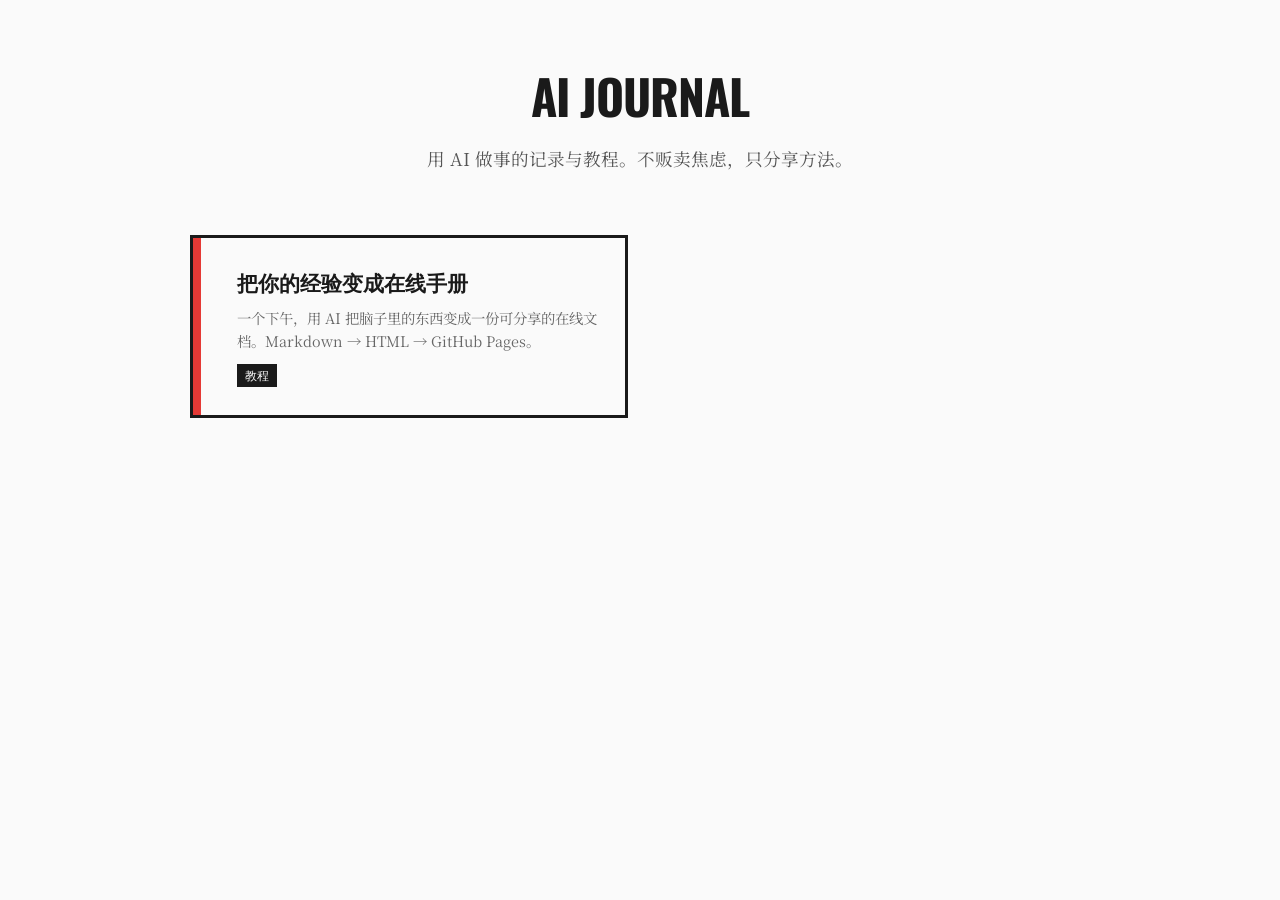
==== index.html @ 52bf88a1 "初始发布：把你的经验变成在线手册" ====
<!DOCTYPE html>
<html lang="zh-CN">
<head>
  <meta charset="UTF-8">
  <meta name="viewport" content="width=device-width, initial-scale=1.0">
  <title>AI Journal</title>
  <link rel="preconnect" href="https://fonts.googleapis.com">
  <link rel="preconnect" href="https://fonts.gstatic.com" crossorigin>
  <link href="https://fonts.googleapis.com/css2?family=Oswald:wght@400;600;700&family=Noto+Serif+SC:wght@400;600;700&display=swap" rel="stylesheet">
  <style>
    :root {
      --red: #E53935;
      --blue: #1565C0;
      --yellow: #FDD835;
      --black: #1A1A1A;
      --white: #FAFAFA;
    }
    * { box-sizing: border-box; margin: 0; padding: 0; }
    body {
      font-family: 'Noto Serif SC', serif;
      background: var(--white);
      color: var(--black);
      min-height: 100vh;
      display: flex;
      flex-direction: column;
      align-items: center;
      padding: 60px 24px;
    }
    .header {
      text-align: center;
      margin-bottom: 60px;
    }
    .header h1 {
      font-family: 'Oswald', sans-serif;
      font-size: 3rem;
      font-weight: 700;
      letter-spacing: -1px;
      margin-bottom: 12px;
    }
    .header p {
      font-size: 1.1rem;
      color: #555;
      max-width: 500px;
      line-height: 1.8;
    }
    .grid {
      display: grid;
      grid-template-columns: repeat(auto-fill, minmax(320px, 1fr));
      gap: 24px;
      width: 100%;
      max-width: 900px;
    }
    .card {
      border: 3px solid var(--black);
      padding: 28px;
      position: relative;
      text-decoration: none;
      color: inherit;
      transition: transform 0.2s, box-shadow 0.2s;
    }
    .card:hover {
      transform: translateY(-4px);
      box-shadow: 6px 6px 0 var(--black);
    }
    .card::before {
      content: '';
      position: absolute;
      top: 0; left: 0;
      width: 8px; height: 100%;
    }
    .card.red::before { background: var(--red); }
    .card.blue::before { background: var(--blue); }
    .card.yellow::before { background: var(--yellow); }
    .card h2 {
      font-family: 'Oswald', sans-serif;
      font-size: 1.3rem;
      margin-bottom: 8px;
      padding-left: 16px;
    }
    .card p {
      font-size: 0.9rem;
      color: #666;
      line-height: 1.6;
      padding-left: 16px;
    }
    .card .tag {
      display: inline-block;
      font-size: 0.75rem;
      padding: 2px 8px;
      background: var(--black);
      color: var(--white);
      font-family: 'Oswald', sans-serif;
      margin-left: 16px;
      margin-top: 12px;
    }
    @media (max-width: 480px) {
      .header h1 { font-size: 2rem; }
      .grid { grid-template-columns: 1fr; }
      body { padding: 40px 16px; }
    }
  </style>
</head>
<body>
  <div class="header">
    <h1>AI JOURNAL</h1>
    <p>用 AI 做事的记录与教程。不贩卖焦虑，只分享方法。</p>
  </div>
  <div class="grid">
    <a href="experience-to-manual/" class="card red">
      <h2>把你的经验变成在线手册</h2>
      <p>一个下午，用 AI 把脑子里的东西变成一份可分享的在线文档。Markdown → HTML → GitHub Pages。</p>
      <span class="tag">教程</span>
    </a>
    <!-- 后续教程在这里添加更多 card -->
  </div>
</body>
</html>
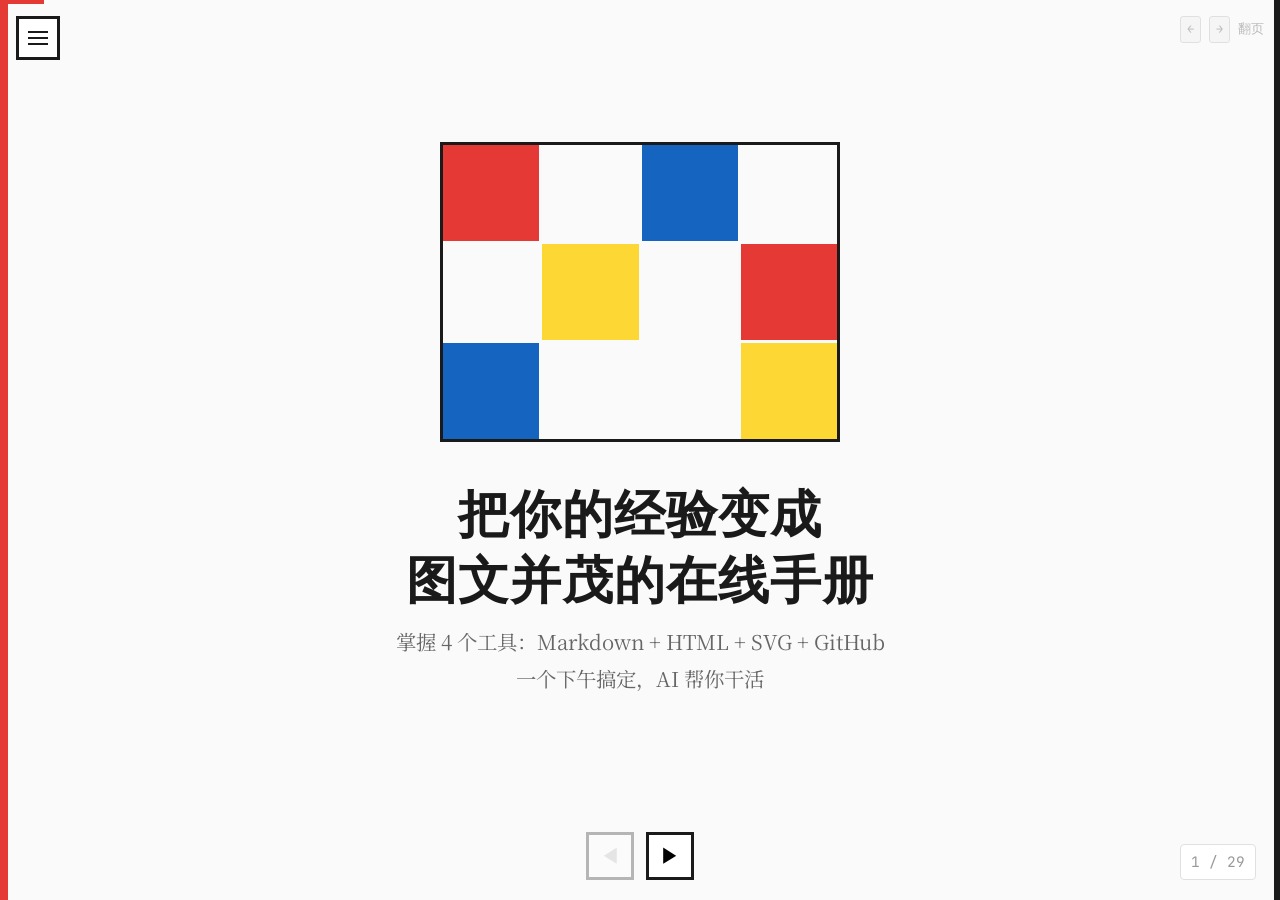
==== commit dab029b2: "refactor: 移除导览页，直接展示核心教程，并更新文案为‘把你的经验变成图文并茂的在线手册’" ====
--- a/index.html
+++ b/index.html
@@ -3,115 +3,949 @@
 <head>
   <meta charset="UTF-8">
   <meta name="viewport" content="width=device-width, initial-scale=1.0">
-  <title>AI Journal</title>
+  <title>把你的经验变成图文并茂的在线手册</title>
   <link rel="preconnect" href="https://fonts.googleapis.com">
   <link rel="preconnect" href="https://fonts.gstatic.com" crossorigin>
-  <link href="https://fonts.googleapis.com/css2?family=Oswald:wght@400;600;700&family=Noto+Serif+SC:wght@400;600;700&display=swap" rel="stylesheet">
-  <style>
-    :root {
-      --red: #E53935;
-      --blue: #1565C0;
-      --yellow: #FDD835;
-      --black: #1A1A1A;
-      --white: #FAFAFA;
-    }
-    * { box-sizing: border-box; margin: 0; padding: 0; }
-    body {
-      font-family: 'Noto Serif SC', serif;
-      background: var(--white);
-      color: var(--black);
-      min-height: 100vh;
-      display: flex;
-      flex-direction: column;
-      align-items: center;
-      padding: 60px 24px;
-    }
-    .header {
-      text-align: center;
-      margin-bottom: 60px;
-    }
-    .header h1 {
-      font-family: 'Oswald', sans-serif;
-      font-size: 3rem;
-      font-weight: 700;
-      letter-spacing: -1px;
-      margin-bottom: 12px;
-    }
-    .header p {
-      font-size: 1.1rem;
-      color: #555;
-      max-width: 500px;
-      line-height: 1.8;
-    }
-    .grid {
-      display: grid;
-      grid-template-columns: repeat(auto-fill, minmax(320px, 1fr));
-      gap: 24px;
-      width: 100%;
-      max-width: 900px;
-    }
-    .card {
-      border: 3px solid var(--black);
-      padding: 28px;
-      position: relative;
-      text-decoration: none;
-      color: inherit;
-      transition: transform 0.2s, box-shadow 0.2s;
-    }
-    .card:hover {
-      transform: translateY(-4px);
-      box-shadow: 6px 6px 0 var(--black);
-    }
-    .card::before {
-      content: '';
-      position: absolute;
-      top: 0; left: 0;
-      width: 8px; height: 100%;
-    }
-    .card.red::before { background: var(--red); }
-    .card.blue::before { background: var(--blue); }
-    .card.yellow::before { background: var(--yellow); }
-    .card h2 {
-      font-family: 'Oswald', sans-serif;
-      font-size: 1.3rem;
-      margin-bottom: 8px;
-      padding-left: 16px;
-    }
-    .card p {
-      font-size: 0.9rem;
-      color: #666;
-      line-height: 1.6;
-      padding-left: 16px;
-    }
-    .card .tag {
-      display: inline-block;
-      font-size: 0.75rem;
-      padding: 2px 8px;
-      background: var(--black);
-      color: var(--white);
-      font-family: 'Oswald', sans-serif;
-      margin-left: 16px;
-      margin-top: 12px;
-    }
-    @media (max-width: 480px) {
-      .header h1 { font-size: 2rem; }
-      .grid { grid-template-columns: 1fr; }
-      body { padding: 40px 16px; }
-    }
-  </style>
+  <link href="https://fonts.googleapis.com/css2?family=JetBrains+Mono:wght@400;600&family=Noto+Serif+SC:wght@400;600;700&family=Oswald:wght@400;600;700&display=swap" rel="stylesheet">
+  <link rel="stylesheet" href="css/style.css">
 </head>
 <body>
-  <div class="header">
-    <h1>AI JOURNAL</h1>
-    <p>用 AI 做事的记录与教程。不贩卖焦虑，只分享方法。</p>
-  </div>
-  <div class="grid">
-    <a href="experience-to-manual/" class="card red">
-      <h2>把你的经验变成在线手册</h2>
-      <p>一个下午，用 AI 把脑子里的东西变成一份可分享的在线文档。Markdown → HTML → GitHub Pages。</p>
-      <span class="tag">教程</span>
-    </a>
-    <!-- 后续教程在这里添加更多 card -->
-  </div>
+
+<!-- Progress Bar -->
+<div class="progress-bar" style="width: 0%"></div>
+
+<!-- Page Counter -->
+<div class="page-counter">1 / 29</div>
+
+<!-- Keyboard Hint -->
+<div class="keyboard-hint"><kbd>←</kbd> <kbd>→</kbd> 翻页</div>
+
+<!-- Touch Hint -->
+
+
+<!-- TOC Toggle -->
+<button class="toc-toggle" aria-label="目录">
+  <span></span><span></span><span></span>
+</button>
+
+<!-- TOC Overlay -->
+<div class="toc-overlay"></div>
+
+<!-- TOC Panel -->
+<nav class="toc-panel">
+  <h3>目录导航</h3>
+  <ul class="toc-list">
+    <li><a href="#" data-page="0">封面</a></li>
+    <li><a href="#" data-page="1">这本教程在做什么 <span class="toc-tag cognitive">认知</span></a></li>
+    <li><a href="#" data-page="2">厨子的菜谱 <span class="toc-tag cognitive">认知</span></a></li>
+    <li><a href="#" data-page="3">四把钥匙 <span class="toc-tag cognitive">认知</span></a></li>
+    <li><a href="#" data-page="4">GitHub 与 Skill <span class="toc-tag cognitive">认知</span></a></li>
+    <li><a href="#" data-page="5">为什么是 Markdown <span class="toc-tag cognitive">认知</span></a></li>
+    <li><a href="#" data-page="6">Markdown:审视的工具 <span class="toc-tag cognitive">认知</span></a></li>
+    <li><a href="#" data-page="7">Markdown 源码 vs 渲染 <span class="toc-tag cognitive">认知</span></a></li>
+    <li><a href="#" data-page="8">动手:第一份 Markdown <span class="toc-tag practice">操作</span></a></li>
+    <li><a href="#" data-page="9">Markdown 进阶结构 <span class="toc-tag practice">操作</span></a></li>
+    <li><a href="#" data-page="10">递进:纯文字不够了 <span class="toc-tag cognitive">认知</span></a></li>
+    <li><a href="#" data-page="11">HTML:给内容穿衣服 <span class="toc-tag cognitive">认知</span></a></li>
+    <li><a href="#" data-page="12">你不需要学 HTML <span class="toc-tag cognitive">认知</span></a></li>
+    <li><a href="#" data-page="13">动手:第一个 HTML 页面 <span class="toc-tag practice">操作</span></a></li>
+    <li><a href="#" data-page="14">SVG:你的免费画笔 <span class="toc-tag cognitive">认知</span></a></li>
+    <li><a href="#" data-page="15">动手:画一个 SVG 图标 <span class="toc-tag practice">操作</span></a></li>
+    <li><a href="#" data-page="16">GitHub:为什么需要它 <span class="toc-tag cognitive">认知</span></a></li>
+    <li><a href="#" data-page="17">GitHub:注册与建仓 <span class="toc-tag practice">操作</span></a></li>
+    <li><a href="#" data-page="18">GitHub:上传与发布 <span class="toc-tag practice">操作</span></a></li>
+    <li><a href="#" data-page="19">GitHub:弹药库 <span class="toc-tag cognitive">认知</span></a></li>
+    <li><a href="#" data-page="20">GitHub:版本管理 <span class="toc-tag cognitive">认知</span></a></li>
+    <li><a href="#" data-page="21">GitHub:绿点日历 <span class="toc-tag cognitive">认知</span></a></li>
+    <li><a href="#" data-page="22">Skill:请专家帮你改稿 <span class="toc-tag cognitive">认知</span></a></li>
+    <li><a href="#" data-page="23">动手:安装第一个 Skill <span class="toc-tag practice">操作</span></a></li>
+    <li><a href="#" data-page="24">串联:完整工作流 <span class="toc-tag cognitive">认知</span></a></li>
+    <li><a href="#" data-page="25">先发布,再迭代 <span class="toc-tag cognitive">认知</span></a></li>
+    <li><a href="#" data-page="26">实战:从零到发布 <span class="toc-tag practice">操作</span></a></li>
+    <li><a href="#" data-page="27">下一步去哪 <span class="toc-tag cognitive">认知</span></a></li>
+    <li><a href="#" data-page="28">尾声:闭环 <span class="toc-tag cognitive">认知</span></a></li>
+  </ul>
+</nav>
+
+<!-- Navigation Buttons -->
+<div class="nav-buttons">
+  <button class="nav-btn prev" aria-label="上一页">◀</button>
+  <button class="nav-btn next" aria-label="下一页">▶</button>
+</div>
+
+<!-- ============================== PAGES ============================== -->
+<div class="pages-container">
+
+<!-- ===== PAGE 0: 封面 ===== -->
+<section class="page cover-page active" data-page="0">
+  <div class="page-inner">
+    <div class="cover-grid">
+      <div class="red"></div><div></div><div class="blue"></div><div></div>
+      <div></div><div class="yellow"></div><div></div><div class="red"></div>
+      <div class="blue"></div><div></div><div></div><div class="yellow"></div>
+    </div>
+    <h1 class="cover-title">把你的经验变成<br>图文并茂的在线手册</h1>
+    <p class="cover-subtitle">掌握 4 个工具：Markdown + HTML + SVG + GitHub<br>一个下午搞定，AI 帮你干活</p>
+
+    <div class="swipe-hint-mobile">
+      <svg viewBox="0 0 280 120" xmlns="http://www.w3.org/2000/svg" style="width:220px;height:auto;display:block;margin:0 auto 12px;">
+        <!-- Hand icon -->
+        <g class="swipe-hand">
+          <path d="M140,85 C140,85 135,70 135,60 C135,55 138,52 141,52 C144,52 146,54 146,57 L146,45 C146,42 148,39 151,39 C154,39 156,42 156,45 L156,42 C156,39 158,36 161,36 C164,36 166,39 166,42 L166,45 C166,42 168,39 171,39 C174,39 176,42 176,45 L176,70 C176,82 165,92 155,92 L148,92 C140,92 135,88 135,85 Z" fill="#333" opacity="0.8"/>
+          <!-- Finger -->
+          <rect x="128" y="55" width="12" height="30" rx="6" fill="#333" opacity="0.8"/>
+        </g>
+        <!-- Arrow left -->
+        <path d="M50,65 L75,65" stroke="#999" stroke-width="2" stroke-dasharray="4,3" marker-end="url(#arrowL)"/>
+        <text x="50" y="90" font-family="Noto Serif SC" font-size="11" fill="#999" text-anchor="middle">上一页</text>
+        <!-- Arrow right -->
+        <path d="M205,65 L230,65" stroke="#999" stroke-width="2" stroke-dasharray="4,3" marker-end="url(#arrowR)"/>
+        <text x="230" y="90" font-family="Noto Serif SC" font-size="11" fill="#999" text-anchor="end">下一页</text>
+        <!-- Arrow markers -->
+        <defs>
+          <marker id="arrowL" markerWidth="6" markerHeight="6" refX="0" refY="3" orient="auto"><path d="M6,0 L0,3 L6,6" fill="none" stroke="#999" stroke-width="1.5"/></marker>
+          <marker id="arrowR" markerWidth="6" markerHeight="6" refX="6" refY="3" orient="auto"><path d="M0,0 L6,3 L0,6" fill="none" stroke="#999" stroke-width="1.5"/></marker>
+        </defs>
+      </svg>
+      <p style="font-size:0.8rem;color:#999;text-align:center;margin:0;">左右滑动翻页</p>
+    </div>
+  </div>
+</section>
+
+<!-- ===== PAGE 1: 这本教程在做什么 (1a) ===== -->
+<section class="page" data-page="1">
+  <div class="page-inner">
+    <div class="section-header">
+      <span class="mondrian-accent"></span>
+      <h1>这本教程在做什么</h1>
+    </div>
+    <p>你正在看的这个页面--翻页式、有配图、手机上也能看--就是用这套方法做出来的。</p>
+    <p>没有设计师参与,没有手写一行代码,没有花钱买服务器。</p>
+    <div class="content-card">
+      <p><strong>它本身就是效果证明。</strong></p>
+      <p>接下来我要分享的,就是做出它的全套方法。如果你有一些经验想整理成手册、教程、指南--不管是给团队用的SOP还是给客户看的入门说明--这套组合拳可能对你有帮助。</p>
+    </div>
+  </div>
+</section>
+
+<!-- ===== PAGE 2: 厨子的菜谱 (1b) ===== -->
+<section class="page" data-page="2">
+  <div class="page-inner">
+    <div class="section-header">
+      <span class="mondrian-accent"></span>
+      <h1>厨子的菜谱</h1>
+    </div>
+    <div class="metaphor-box">
+      想象你是个厨子。你做了十年菜,肚子里全是经验。但经验存在脑子里,别人看不到也用不了。这套方法就是教你掌握 4 个基础工具，帮你把"肚子里的菜谱"变成一本图文并茂、人人都能访问的在线手册。
+    </div>
+    <p class="text-muted">前提:你已经在用某种 AI agent 工具(WorkBuddy、ColaOS、Codex、Trae等皆可),并且网络环境顺畅。</p>
+    <div class="diagram-container">
+      <svg viewBox="0 0 480 140" xmlns="http://www.w3.org/2000/svg">
+        <!-- Box 1: 脑子里的经验 -->
+        <rect x="20" y="35" width="120" height="70" fill="#E53935" stroke="#1A1A1A" stroke-width="3"/>
+        <text x="80" y="65" text-anchor="middle" font-family="Noto Serif SC" font-size="13" fill="#fff">脑子里的</text>
+        <text x="80" y="85" text-anchor="middle" font-family="Noto Serif SC" font-size="13" fill="#fff">经验</text>
+        <!-- Arrow 1 -->
+        <line x1="140" y1="70" x2="180" y2="70" stroke="#1A1A1A" stroke-width="3" marker-end="url(#arrowM)"/>
+        <!-- Box 2: 整理 -->
+        <rect x="180" y="35" width="120" height="70" fill="#FDD835" stroke="#1A1A1A" stroke-width="3"/>
+        <text x="240" y="65" text-anchor="middle" font-family="Noto Serif SC" font-size="13" fill="#1A1A1A">AI 帮你</text>
+        <text x="240" y="85" text-anchor="middle" font-family="Noto Serif SC" font-size="13" fill="#1A1A1A">整理</text>
+        <!-- Arrow 2 -->
+        <line x1="300" y1="70" x2="340" y2="70" stroke="#1A1A1A" stroke-width="3" marker-end="url(#arrowM)"/>
+        <!-- Box 3: 在线手册 -->
+        <rect x="340" y="35" width="120" height="70" fill="#1565C0" stroke="#1A1A1A" stroke-width="3"/>
+        <text x="400" y="65" text-anchor="middle" font-family="Noto Serif SC" font-size="13" fill="#fff">在线手册</text>
+        <text x="400" y="85" text-anchor="middle" font-family="Oswald" font-size="11" fill="#fff">anyone can read</text>
+        <!-- Arrow marker -->
+        <defs>
+          <marker id="arrowM" markerWidth="8" markerHeight="8" refX="7" refY="4" orient="auto">
+            <path d="M0,0 L8,4 L0,8 Z" fill="#1A1A1A"/>
+          </marker>
+        </defs>
+      </svg>
+    </div>
+  </div>
+</section>
+
+<!-- ===== PAGE 3: 四把钥匙 (2a) ===== -->
+<section class="page" data-page="3">
+  <div class="page-inner">
+    <div class="section-header blue-accent">
+      <span class="mondrian-accent blue"></span>
+      <h1>四把钥匙</h1>
+    </div>
+    <p>整件事情只用四样东西。每一样我都会讲<em>为什么需要它</em>--不只是"怎么用"。</p>
+    <div class="content-card">
+      <h3 style="color:#E53935;">🔑 Markdown</h3>
+      <p>一种极简的文本标记方式。用 # 表示标题、用 - 表示列表。它让你能<strong>审视结构</strong>--不是写内容,而是看骨架。</p>
+    </div>
+    <div class="content-card blue-corner">
+      <h3 style="color:#1565C0;">🔑 HTML + SVG</h3>
+      <p>把纯文字变成有排版、有配图的漂亮页面。你不需要写它--AI 帮你写。你负责<strong>验收效果</strong>。</p>
+    </div>
+    <p>它们是一条自然的递进链--每一环解决前一环留下的问题。</p>
+  </div>
+</section>
+
+<!-- ===== PAGE 4: 四把钥匙(续) (2b) ===== -->
+<section class="page" data-page="4">
+  <div class="page-inner">
+    <div class="section-header blue-accent">
+      <span class="mondrian-accent blue"></span>
+      <h1>GitHub 与 Skill</h1>
+    </div>
+    <div class="content-card">
+      <h3 style="color:#FDD835; text-shadow:0 0 1px #333;">🔑 GitHub</h3>
+      <p>免费的"文件仓库+展示橱窗"。把你的页面发布成一个真实网址,全球任何人都能访问。还自带版本管理。</p>
+    </div>
+    <div class="content-card red-corner">
+      <h3>🔑 Skill</h3>
+      <p>AI 的"专家外挂"。装上之后,AI 就像多了一个专业审稿人帮你把关质量。</p>
+    </div>
+    <div class="diagram-container">
+      <svg viewBox="0 0 480 100" xmlns="http://www.w3.org/2000/svg">
+        <rect x="10" y="15" width="100" height="70" fill="#E53935" stroke="#1A1A1A" stroke-width="3"/>
+        <text x="60" y="45" text-anchor="middle" font-family="Oswald" font-size="14" fill="#fff">Markdown</text>
+        <text x="60" y="65" text-anchor="middle" font-family="Noto Serif SC" font-size="10" fill="#fff">组织内容</text>
+        <rect x="130" y="15" width="100" height="70" fill="#1565C0" stroke="#1A1A1A" stroke-width="3"/>
+        <text x="180" y="45" text-anchor="middle" font-family="Oswald" font-size="14" fill="#fff">HTML</text>
+        <text x="180" y="65" text-anchor="middle" font-family="Noto Serif SC" font-size="10" fill="#fff">呈现内容</text>
+        <rect x="250" y="15" width="100" height="70" fill="#FDD835" stroke="#1A1A1A" stroke-width="3"/>
+        <text x="300" y="45" text-anchor="middle" font-family="Oswald" font-size="14" fill="#1A1A1A">GitHub</text>
+        <text x="300" y="65" text-anchor="middle" font-family="Noto Serif SC" font-size="10" fill="#1A1A1A">发布内容</text>
+        <rect x="370" y="15" width="100" height="70" fill="#1A1A1A" stroke="#1A1A1A" stroke-width="3"/>
+        <text x="420" y="45" text-anchor="middle" font-family="Oswald" font-size="14" fill="#fff">Skill</text>
+        <text x="420" y="65" text-anchor="middle" font-family="Noto Serif SC" font-size="10" fill="#fff">提升质量</text>
+        <line x1="110" y1="50" x2="130" y2="50" stroke="#1A1A1A" stroke-width="2" marker-end="url(#arrowM)"/>
+        <line x1="230" y1="50" x2="250" y2="50" stroke="#1A1A1A" stroke-width="2" marker-end="url(#arrowM)"/>
+        <line x1="350" y1="50" x2="370" y2="50" stroke="#1A1A1A" stroke-width="2" marker-end="url(#arrowM)"/>
+      </svg>
+    </div>
+    <p>别急,我们一个一个来。</p>
+  </div>
+</section>
+
+<!-- ===== PAGE 5: 为什么是 Markdown ===== -->
+<section class="page" data-page="5">
+  <div class="page-inner">
+    <div class="section-header">
+      <span class="mondrian-accent"></span>
+      <h1>为什么是 Markdown</h1>
+    </div>
+    <p>你和 AI 对话的时候,是不是经常这样:</p>
+    <div class="quote-block">
+      "帮我写一个关于XX的教程,要包含入门、进阶、常见问题......"<br>
+      AI 哗啦啦回了2000字。你看了一眼,觉得"挺好的"--但哪里好?结构对不对?漏没漏东西?说不清。
+    </div>
+    <p>问题出在哪?<strong>纯文字是一坨面糊。</strong>你很难一眼看出它的骨架。</p>
+    <div class="metaphor-box">
+      Markdown 就像菜单的草稿纸。当你在纸上写"凉菜""热菜""汤品"的时候,你不是在写菜谱--你是在<em>审视结构</em>。三个大类对不对?顺序合不合理?有没有漏掉甜品?
+    </div>
+    <p>所以 Markdown 的核心价值不只是"给 AI 看的输入格式",更是<strong>你审视 AI 输出的工具</strong>。</p>
+    <p>当 AI 回复你的时候,如果它用 Markdown 格式--有 # 标题、有 - 列表、有层级--你一扫就知道:结构对不对、深度够不够、有没有跑题。</p>
+  </div>
+</section>
+
+<!-- ===== PAGE 6: Markdown 审视的工具 (4a) ===== -->
+<section class="page" data-page="6">
+  <div class="page-inner">
+    <div class="section-header">
+      <span class="mondrian-accent"></span>
+      <h1>Markdown:审视的工具</h1>
+    </div>
+    <p>来看一个对比。同样一段内容,两种写法:</p>
+    <div class="content-card no-corner">
+      <h3>❌ 纯文字版</h3>
+      <p class="text-small">客户入职流程分为三个阶段,首先需要签订合同,签完后进入账号创建阶段,我们会在一个工作日内完成,然后进入培训阶段,通常安排在第一周内,培训内容包括系统操作和常见问题处理......</p>
+    </div>
+    <div class="content-card blue-corner">
+      <h3>✓ Markdown 源码</h3>
+      <p class="text-small" style="font-family: var(--font-mono); white-space: pre-line"># 客户入职流程
+
+## 1. 签约阶段
+- 签订合同
+- 确认付款
+
+## 2. 账号创建(1个工作日)
+- 创建系统账号
+- 发送欢迎邮件
+
+## 3. 培训(第一周内)
+- 系统操作培训
+- 常见问题处理</p>
+    </div>
+    <p>同样的信息,源码让你<em>一眼审视结构</em>。这就是"审视"--<strong>Markdown 让结构显性化。</strong></p>
+  </div>
+</section>
+
+<!-- ===== PAGE 7: Markdown 源码 vs 渲染效果 (4b) ===== -->
+<section class="page" data-page="7">
+  <div class="page-inner">
+    <div class="section-header">
+      <span class="mondrian-accent"></span>
+      <h1>Markdown 源码 vs 渲染效果</h1>
+    </div>
+    <p>上一页是源码视角,现在看渲染后的样子:</p>
+    <div class="content-card" style="background:#f8f9fa;border-left:4px solid #4CAF50;">
+      <h3>✓ 渲染后的效果</h3>
+      <h2 style="font-family:var(--font-heading);font-size:1.2rem;margin:0.3rem 0;">客户入职流程</h2>
+      <h3 style="font-size:0.95rem;margin:0.5rem 0 0.2rem;color:#1565C0;">1. 签约阶段</h3>
+      <ul style="margin:0 0 0.5rem 1.2rem;font-size:0.85rem;"><li>签订合同</li><li>确认付款</li></ul>
+      <h3 style="font-size:0.95rem;margin:0.5rem 0 0.2rem;color:#1565C0;">2. 账号创建(1个工作日)</h3>
+      <ul style="margin:0 0 0.5rem 1.2rem;font-size:0.85rem;"><li>创建系统账号</li><li>发送欢迎邮件</li></ul>
+      <h3 style="font-size:0.95rem;margin:0.5rem 0 0.2rem;color:#1565C0;">3. 培训(第一周内)</h3>
+      <ul style="margin:0 0 0 1.2rem;font-size:0.85rem;"><li>系统操作培训</li><li>常见问题处理</li></ul>
+    </div>
+    <p>源码让你<em>审视结构</em>,渲染后让<em>读者舒服阅读</em>。两种视角,两种价值。</p>
+    <p>接下来动手试试——让 AI 帮你产出 Markdown,你来审视它。</p>
+  </div>
+</section>
+
+<!-- ===== PAGE 8: 动手 第一份 Markdown ===== -->
+<section class="page" data-page="8">
+  <div class="page-inner">
+    <div class="section-header green-accent">
+      <span class="mondrian-accent blue"></span>
+      <h1>动手:第一份 Markdown</h1>
+    </div>
+    <p>打开你的 AI agent,把下面的提示词复制给它:</p>
+    <div class="prompt-card">
+      <span class="prompt-label">PROMPT</span>
+      <button class="copy-btn">复制</button>
+      <code>请帮我用 Markdown 格式,列出"[你的主题]"的基本框架。
+要求:
+- 用 # 和 ## 表示层级
+- 每个章节下用 - 列出3-5个要点
+- 不需要写具体内容,只要框架
+
+先输出框架让我确认结构,确认后再展开写。</code>
+    </div>
+    <p>把 <code>[你的主题]</code> 换成你自己的内容。比如"新人入职指南""客户常见问题""我的摄影后期流程"--任何你想整理的东西。</p>
+    <div class="result-hint">
+      AI 会回复一个带有 # 标题和 - 列表的框架。你应该能一眼看出整体结构--哪里多了、哪里少了。如果结构不对,直接说"把第三部分拆成两个""加一个FAQ章节"。
+    </div>
+    <p class="text-muted">关键心法:<strong>先审结构,再填内容。</strong>不要让AI一次性全写完--你会丧失审视的主动权。</p>
+  </div>
+</section>
+
+<!-- ===== PAGE 9: Markdown 进阶结构 ===== -->
+<section class="page" data-page="9">
+  <div class="page-inner">
+    <div class="section-header green-accent">
+      <span class="mondrian-accent blue"></span>
+      <h1>Markdown 进阶结构</h1>
+    </div>
+    <p>当框架确认后,让 AI 逐章展开。每章可以用这些 Markdown 元素:</p>
+    <div class="content-card no-corner">
+      <ul class="styled-list">
+        <li><code>## 标题</code> - 章节名</li>
+        <li><code>### 小标题</code> - 子章节</li>
+        <li><code>- 列表项</code> - 要点罗列</li>
+        <li><code>**粗体**</code> - 强调关键词</li>
+        <li><code>> 引用</code> - 补充说明或注意事项</li>
+      </ul>
+    </div>
+    <div class="prompt-card">
+      <span class="prompt-label">PROMPT</span>
+      <button class="copy-btn">复制</button>
+      <code>现在请展开第一章的内容。要求:
+- 保持 Markdown 格式
+- 每个要点用1-2句话解释
+- 如果有操作步骤,用有序列表(1. 2. 3.)
+- 有专业术语的地方加一句通俗解释</code>
+    </div>
+    <div class="result-hint">
+      AI 回复会保持层级结构。你可以逐章审视--每次只确认一章,确认完再让它写下一章。这样你始终掌控全局。
+    </div>
+    <p>三章写完,你大概率会有一个感受--翻下一页我来说。</p>
+  </div>
+</section>
+
+<!-- ===== PAGE 10: 递进--纯文字不够了 ===== -->
+<section class="page" data-page="10">
+  <div class="page-inner">
+    <div class="section-header blue-accent">
+      <span class="mondrian-accent blue"></span>
+      <h1>递进:纯文字不够了</h1>
+    </div>
+    <p>三章 Markdown 写完,你把它读一遍。然后你会发现--</p>
+    <div class="content-card red-corner">
+      <p style="font-size: 1.15rem; text-align: center;"><strong>纯文字读起来累。</strong></p>
+      <p>内容没问题。结构也对。但满屏都是字,你自己都不想看第二遍。如果你都不想看,凭什么期待别人看?</p>
+    </div>
+    <p>内容一样,<em>呈现方式决定了别人愿不愿意接收</em>。想想你平时看的公众号文章--同样的内容,有配图、有缩进、有高亮的那篇,你是不是更愿意读下去?</p>
+    <div class="metaphor-box">
+      就像做菜--食材一样,但一份装在保温饭盒里,一份摆了盘还撒了芝麻。味道一样,但后者让人"愿意动筷"。HTML 和 SVG 干的就是这个事:不改内容,改"摆盘"。
+    </div>
+    <p>接下来两层:</p>
+    <ul class="styled-list">
+      <li><strong>HTML</strong> - 让内容有排版、有样式、有颜色,从"笔记"变成"页面"</li>
+      <li><strong>SVG</strong> - 让你拥有定制图形,不用找素材、不担心版权、放大不糊</li>
+    </ul>
+    <p>你不需要学会它们--你只需要知道它们干什么,然后让 AI 帮你写。</p>
+  </div>
+</section>
+
+<!-- ===== PAGE 11: HTML 给内容穿衣服 (8a) ===== -->
+<section class="page" data-page="11">
+  <div class="page-inner">
+    <div class="section-header blue-accent">
+      <span class="mondrian-accent blue"></span>
+      <h1>HTML:给内容穿衣服</h1>
+    </div>
+    <p>HTML 不是编程语言--它是"标记语言"。什么意思?就是你在内容旁边做标记:这里是标题、那里是段落、这块要加粗。</p>
+    <div class="diagram-container">
+      <svg viewBox="0 0 500 180" xmlns="http://www.w3.org/2000/svg">
+        <rect x="20" y="20" width="200" height="140" fill="#F5F5F5" stroke="#1A1A1A" stroke-width="2"/>
+        <text x="120" y="50" text-anchor="middle" font-family="JetBrains Mono" font-size="11" fill="#666"># 我的标题</text>
+        <text x="120" y="75" text-anchor="middle" font-family="JetBrains Mono" font-size="11" fill="#666">一段内容...</text>
+        <text x="120" y="100" text-anchor="middle" font-family="JetBrains Mono" font-size="11" fill="#666">- 列表项</text>
+        <text x="120" y="130" text-anchor="middle" font-family="Oswald" font-size="12" fill="#999">Markdown</text>
+        <path d="M230,90 L270,90" stroke="#1A1A1A" stroke-width="2" marker-end="url(#arrowM)"/>
+        <text x="250" y="80" text-anchor="middle" font-family="Noto Serif SC" font-size="10" fill="#E53935">AI 转换</text>
+        <rect x="280" y="20" width="200" height="140" fill="#E3F2FD" stroke="#1565C0" stroke-width="2"/>
+        <text x="380" y="50" text-anchor="middle" font-family="Oswald" font-size="16" fill="#1A1A1A">我的标题</text>
+        <text x="380" y="78" text-anchor="middle" font-family="Noto Serif SC" font-size="12" fill="#333">一段漂亮的内容</text>
+        <rect x="320" y="95" width="120" height="20" rx="3" fill="#1565C0"/>
+        <text x="380" y="109" text-anchor="middle" font-family="Noto Serif SC" font-size="10" fill="#fff">• 精美列表项</text>
+        <text x="380" y="145" text-anchor="middle" font-family="Oswald" font-size="12" fill="#1565C0">HTML 页面</text>
+      </svg>
+    </div>
+    <p>Markdown 是骨架,HTML 是穿上衣服后的样子。AI 负责"裁缝"工作。</p>
+  </div>
+</section>
+
+<!-- ===== PAGE 12: 你不需要学 HTML (8b) ===== -->
+<section class="page" data-page="12">
+  <div class="page-inner">
+    <div class="section-header blue-accent">
+      <span class="mondrian-accent blue"></span>
+      <h1>你不需要学 HTML</h1>
+    </div>
+    <p>好消息是:<strong>你不需要学 HTML</strong>。AI 会帮你写。你只需要:</p>
+    <ul class="styled-list">
+      <li>把你的 Markdown 内容给 AI</li>
+      <li>告诉它你想要什么风格("简洁的""科技感的""温暖的")</li>
+      <li>它就给你一个完整的 HTML 文件</li>
+    </ul>
+    <p>你做的是"选菜"和"验收",AI 是"厨师"。</p>
+    <div class="diagram-container">
+      <svg viewBox="0 0 400 160" xmlns="http://www.w3.org/2000/svg">
+        <!-- Stick figure -->
+        <circle cx="80" cy="35" r="18" fill="none" stroke="#1A1A1A" stroke-width="3"/>
+        <line x1="80" y1="53" x2="80" y2="100" stroke="#1A1A1A" stroke-width="3"/>
+        <line x1="80" y1="70" x2="55" y2="85" stroke="#1A1A1A" stroke-width="3"/>
+        <line x1="80" y1="70" x2="115" y2="60" stroke="#1A1A1A" stroke-width="3"/>
+        <line x1="80" y1="100" x2="60" y2="130" stroke="#1A1A1A" stroke-width="3"/>
+        <line x1="80" y1="100" x2="100" y2="130" stroke="#1A1A1A" stroke-width="3"/>
+        <!-- Pointing arm to screen -->
+        <!-- Screen -->
+        <rect x="180" y="20" width="180" height="110" rx="5" fill="#F5F5F5" stroke="#1A1A1A" stroke-width="3"/>
+        <rect x="195" y="35" width="150" height="80" fill="#E3F2FD"/>
+        <text x="270" y="65" text-anchor="middle" font-family="Noto Serif SC" font-size="11" fill="#333">你的页面</text>
+        <!-- Checkmark -->
+        <circle cx="270" cy="90" r="16" fill="#4CAF50" stroke="#1A1A1A" stroke-width="2"/>
+        <path d="M260,90 L267,97 L282,82" fill="none" stroke="#fff" stroke-width="3" stroke-linecap="round" stroke-linejoin="round"/>
+        <!-- Label -->
+        <text x="270" y="150" text-anchor="middle" font-family="Noto Serif SC" font-size="11" fill="#666">验收通过 ✓</text>
+        <text x="80" y="148" text-anchor="middle" font-family="Noto Serif SC" font-size="11" fill="#666">你(决策者)</text>
+      </svg>
+    </div>
+  </div>
+</section>
+
+<!-- ===== PAGE 13: 动手:第一个 HTML 页面 ===== -->
+<section class="page" data-page="13">
+  <div class="page-inner">
+    <div class="section-header green-accent">
+      <span class="mondrian-accent blue"></span>
+      <h1>动手:第一个 HTML 页面</h1>
+    </div>
+    <p>把你之前写好的 Markdown 内容(哪怕只是第一章)交给 AI:</p>
+    <div class="prompt-card">
+      <span class="prompt-label">PROMPT</span>
+      <button class="copy-btn">复制</button>
+      <code>请把下面的 Markdown 内容转成一个漂亮的 HTML 页面。
+
+要求:
+- 单文件,所有样式内嵌
+- 风格简洁现代,适合手机阅读
+- 用好看的字体和间距
+- 加适当的颜色(不要太花哨)
+
+内容如下:
+[粘贴你的 Markdown 内容]</code>
+    </div>
+    <div class="result-hint">
+      AI 会输出一个 .html 文件。用浏览器直接打开它--你会看到一个有样式的页面。跟刚才的纯文字 Markdown 对比一下视觉差异。
+    </div>
+    <p>看到效果了?<strong>内容没变一个字,但观感完全不同。</strong>这就是"摆盘"的力量。</p>
+    <p class="text-muted">如果觉得字体不对、颜色不喜欢--直接告诉 AI "标题换成红色""段落间距再大一点"。它会帮你改。</p>
+  </div>
+</section>
+
+<!-- ===== PAGE 14: SVG 你的免费画笔 ===== -->
+<section class="page" data-page="14">
+  <div class="page-inner">
+    <div class="section-header blue-accent">
+      <span class="mondrian-accent yellow"></span>
+      <h1>SVG:你的免费画笔</h1>
+    </div>
+    <p>页面有了,但全是文字的页面还是单调。你需要图。</p>
+    <p>传统做法:去图片网站找素材→担心版权→下载→调整大小→放进去。麻烦。</p>
+    <p><strong>SVG 的做法:让 AI 画。</strong></p>
+    <div class="content-card">
+      <p>SVG 是"用代码描述的图形"。意思是--你告诉 AI "画一个表示流程的示意图",它直接写出来,不需要 Photoshop,不存在版权问题,而且放大缩小都不模糊。</p>
+    </div>
+    <div class="diagram-container">
+      <svg viewBox="0 0 400 120" xmlns="http://www.w3.org/2000/svg">
+        <circle cx="60" cy="60" r="35" fill="#E53935" stroke="#1A1A1A" stroke-width="2"/>
+        <text x="60" y="65" text-anchor="middle" font-family="Oswald" font-size="12" fill="#fff">想法</text>
+        <circle cx="200" cy="60" r="35" fill="#FDD835" stroke="#1A1A1A" stroke-width="2"/>
+        <text x="200" y="65" text-anchor="middle" font-family="Oswald" font-size="12" fill="#1A1A1A">AI 画</text>
+        <circle cx="340" cy="60" r="35" fill="#1565C0" stroke="#1A1A1A" stroke-width="2"/>
+        <text x="340" y="65" text-anchor="middle" font-family="Oswald" font-size="12" fill="#fff">成品</text>
+        <line x1="95" y1="60" x2="165" y2="60" stroke="#1A1A1A" stroke-width="2" marker-end="url(#arrowM)"/>
+        <line x1="235" y1="60" x2="305" y2="60" stroke="#1A1A1A" stroke-width="2" marker-end="url(#arrowM)"/>
+      </svg>
+    </div>
+    <p>你不需要会画画,也不需要学 SVG 语法。你只需要<em>描述你想要什么图</em>,AI 来实现。</p>
+  </div>
+</section>
+
+<!-- ===== PAGE 15: 动手 画一个 SVG 图标 ===== -->
+<section class="page" data-page="15">
+  <div class="page-inner">
+    <div class="section-header green-accent">
+      <span class="mondrian-accent yellow"></span>
+      <h1>动手:画一个 SVG 图标</h1>
+    </div>
+    <div class="prompt-card">
+      <span class="prompt-label">PROMPT</span>
+      <button class="copy-btn">复制</button>
+      <code>请用 SVG 画一个简单的流程图,展示以下步骤:
+1. 写内容(红色方块)
+2. 做页面(蓝色方块)
+3. 发布上线(黄色方块)
+
+要求:
+- 三个方块横排,中间用箭头连接
+- 方块下面写步骤名称
+- 风格简洁,蒙德里安风
+- 输出纯 SVG 代码</code>
+    </div>
+    <div class="result-hint">
+      AI 回复一段 SVG 代码。你可以把它直接贴到 HTML 文件里(放在你想要图片出现的位置),浏览器刷新就能看到图形。
+    </div>
+    <p>试试改描述——"把三个方块改成圆形""加一个第四步"——AI 会即时修改。你会发现：调整一张图比写一段话还快。</p>
+    <div class="content-card">
+      <h3>SVG 的常见用途</h3>
+      <ul class="styled-list">
+        <li>流程图——展示步骤顺序</li>
+        <li>对比图——前后差异、方案对比</li>
+        <li>图标——为你的页面加视觉符号</li>
+        <li>数据可视化——简单的图表、比例图</li>
+      </ul>
+    </div>
+    <p><strong>没有素材可找？让 AI 画。没有版权能用？让 AI 画。</strong>这就是 SVG 的自由。且它永远不会糊——放大多少倍都清晰。</p>
+  </div>
+</section>
+
+<!-- ===== PAGE 16: GitHub 三个动机 ===== -->
+<section class="page" data-page="16">
+  <div class="page-inner">
+    <div class="section-header yellow-accent">
+      <span class="mondrian-accent yellow"></span>
+      <h1>GitHub:为什么需要它</h1>
+    </div>
+    <p>现在你有了 HTML 文件,在自己电脑上打开没问题。但它只存在于你的硬盘里--别人看不到,而且万一文件丢了就没了。</p>
+    <p>GitHub 是什么?简单说:<strong>一个免费的「文件存放+展示」平台</strong>。全球最大的开源社区,所有人都把自己的作品放在这里。</p>
+    <p>它对你有三个实际用处:</p>
+    <div class="content-card">
+      <h3>1 发布:让别人看到</h3>
+      <p>GitHub 免费把你的 HTML 变成一个真实网址。发链接给任何人就能看。不用买服务器,不用懂运维。</p>
+    </div>
+    <div class="content-card blue-corner">
+      <h3>2 参考:公共弹药库</h3>
+      <p>GitHub 上有无数人做好的模板、组件、工具。看到喜欢的页面?复制链接给 AI 说"照这个风格来"--不用重复造轮子。</p>
+    </div>
+    <div class="content-card red-corner">
+      <h3>3 记录:版本管理 + 作品日历</h3>
+      <p>每次修改都被记录。想回到上一版?随时可以。而且还有一个"绿点日历"让你看到自己的产出轨迹。</p>
+    </div>
+    <div class="metaphor-box">
+      类比:你的 HTML 是一家店的装修,GitHub 提供了三样东西--一个店铺地址(别人能来)、一个建材市场(你能拿别人的材料)、一本自动记录的装修日志(每次改动都有据可查)。
+    </div>
+  </div>
+</section>
+
+<!-- ===== PAGE 17: GitHub 注册与建仓 ===== -->
+<section class="page" data-page="17">
+  <div class="page-inner">
+    <div class="section-header green-accent">
+      <span class="mondrian-accent yellow"></span>
+      <h1>GitHub:注册与建仓</h1>
+    </div>
+    <p>去 <code>github.com</code> 注册一个账号。邮箱验证完就行,免费的。</p>
+    <p class="text-muted">确保网络环境顺畅。</p>
+    <p>注册好之后,让 AI 帮你建第一个"仓库"(Repository):</p>
+    <div class="prompt-card">
+      <span class="prompt-label">PROMPT</span>
+      <button class="copy-btn">复制</button>
+      <code>我已经注册好了 GitHub 账号,用户名是 [你的用户名]。
+请一步步指导我创建第一个仓库(Repository),要求:
+- 仓库名叫 my-manual(或你喜欢的名字)
+- 设为 Public(公开)
+- 勾选 "Add a README file"
+请告诉我在哪里点、点什么,每一步都配截图描述。</code>
+    </div>
+    <div class="result-hint">
+      你应该看到一个新建的仓库页面,里面有一个 README.md 文件。仓库地址类似:github.com/你的用户名/my-manual
+    </div>
+    <div class="metaphor-box">
+      "仓库"这个词听着技术,其实就是一个"文件夹"--一个在网上的文件夹。你的手册的所有文件都放这里。
+    </div>
+  </div>
+</section>
+
+<!-- ===== PAGE 18: GitHub 上传与发布 ===== -->
+<section class="page" data-page="18">
+  <div class="page-inner">
+    <div class="section-header green-accent">
+      <span class="mondrian-accent yellow"></span>
+      <h1>GitHub:上传与发布</h1>
+    </div>
+    <p>仓库建好了,现在把你的 HTML 文件放进去,然后开启"展示橱窗"。</p>
+    <div class="prompt-card">
+      <span class="prompt-label">PROMPT</span>
+      <button class="copy-btn">复制</button>
+      <code>我已经创建了仓库 my-manual。现在请指导我:
+1. 把我的 index.html 文件上传到这个仓库
+2. 开启 GitHub Pages,让别人通过网址能访问到我的页面
+
+请一步步说明操作路径(在哪里点击什么按钮)。</code>
+    </div>
+    <ol class="step-list">
+      <li>在仓库页面点 "Add file" → "Upload files"</li>
+      <li>拖入你的 HTML 文件(和 CSS/JS 如果有的话)</li>
+      <li>点 "Commit changes"</li>
+      <li>进入 Settings → Pages → Source 选 "main" 分支 → Save</li>
+      <li>等待1-2分钟,你会获得一个类似 <code>https://你的用户名.github.io/my-manual/</code> 的网址</li>
+    </ol>
+    <div class="result-hint">
+      打开那个网址,你的手册已经在线了。发给任何人都能看。手机也能看。全球都能访问。免费的。
+    </div>
+  </div>
+</section>
+
+<!-- ===== PAGE 19: GitHub 弹药库 ===== -->
+<section class="page" data-page="19">
+  <div class="page-inner">
+    <div class="section-header yellow-accent">
+      <span class="mondrian-accent yellow"></span>
+      <h1>GitHub:弹药库</h1>
+    </div>
+    <p>这是 GitHub 最被低估的用法--不只是放自己的东西,更是<em>拿别人做好的东西</em>。</p>
+    <div class="content-card">
+      <h3>场景1:你想做一个翻页式教程</h3>
+      <p>搜 GitHub,找到一个你喜欢的模板。把链接给 AI:"照这个风格帮我改成我的内容。"</p>
+      <h3 class="mt-2">场景2:你需要一个好看的代码高亮样式</h3>
+      <p>搜 GitHub,找到别人调好的配色方案。直接拿来用。</p>
+      <h3 class="mt-2">场景3:你想加个目录导航</h3>
+      <p>找到别人做好的导航组件,复制代码给 AI 说"把这个加到我的页面里"。</p>
+    </div>
+    <div class="metaphor-box">
+      GitHub 就像一个巨大的免费建材市场。别人已经把砖切好了、瓷砖贴好了。你不用从零烧砖--拿来拼就行。而你让 AI 去"逛市场"和"搬砖回来砌好"。
+    </div>
+    <p><strong>关键操作</strong>:当你看到喜欢的东西,把它的 GitHub 网址复制给 AI,说"参考这个来做"。AI 会去看那个仓库的代码,然后帮你实现类似的效果。</p>
+  </div>
+</section>
+
+<!-- ===== PAGE 20: GitHub 版本管理 (16a) ===== -->
+<section class="page" data-page="20">
+  <div class="page-inner">
+    <div class="section-header yellow-accent">
+      <span class="mondrian-accent yellow"></span>
+      <h1>GitHub:版本管理</h1>
+    </div>
+    <div class="content-card">
+      <h3>版本管理:后悔药</h3>
+      <p>GitHub 的核心能力之一是<strong>版本管理</strong>--每次你推送更新,它都会保存一个"快照"。这意味着:</p>
+      <ul class="styled-list">
+        <li>今天改坏了?随时回滚到昨天的版本</li>
+        <li>想看上周改了什么?版本对比一目了然</li>
+        <li>不确定新改动好不好?可以随时切换新旧版本对比</li>
+      </ul>
+      <p class="text-muted">就像写文档时的"撤销"功能,只不过它能撤销到任何时间点。</p>
+    </div>
+    <p>对一般用户来说,这是最大的安全感来源--<strong>永远不怕改坏</strong>,因为随时可以回去。</p>
+  </div>
+</section>
+
+<!-- ===== PAGE 21: GitHub 绿点日历 (16b) ===== -->
+<section class="page" data-page="21">
+  <div class="page-inner">
+    <div class="section-header yellow-accent">
+      <span class="mondrian-accent yellow"></span>
+      <h1>GitHub:绿点日历</h1>
+    </div>
+    <div class="content-card blue-corner">
+      <h3>绿点日历:你的作品时间线</h3>
+      <p>每次推送更新(哪怕改了一个错别字),那天就会亮一个绿点。三个月后回头看,你能清楚地看到:什么时候开始的?中间在做什么?进度如何?</p>
+    </div>
+    <div class="diagram-container">
+      <svg viewBox="0 0 320 70" xmlns="http://www.w3.org/2000/svg">
+        <g transform="translate(10, 10)">
+          <rect x="0" y="0" width="10" height="10" rx="2" fill="#ebedf0"/><rect x="13" y="0" width="10" height="10" rx="2" fill="#9be9a8"/><rect x="26" y="0" width="10" height="10" rx="2" fill="#ebedf0"/><rect x="39" y="0" width="10" height="10" rx="2" fill="#40c463"/><rect x="52" y="0" width="10" height="10" rx="2" fill="#ebedf0"/><rect x="65" y="0" width="10" height="10" rx="2" fill="#ebedf0"/><rect x="78" y="0" width="10" height="10" rx="2" fill="#9be9a8"/><rect x="91" y="0" width="10" height="10" rx="2" fill="#40c463"/><rect x="104" y="0" width="10" height="10" rx="2" fill="#30a14e"/><rect x="117" y="0" width="10" height="10" rx="2" fill="#ebedf0"/><rect x="130" y="0" width="10" height="10" rx="2" fill="#40c463"/><rect x="143" y="0" width="10" height="10" rx="2" fill="#40c463"/><rect x="156" y="0" width="10" height="10" rx="2" fill="#30a14e"/><rect x="169" y="0" width="10" height="10" rx="2" fill="#216e39"/><rect x="182" y="0" width="10" height="10" rx="2" fill="#40c463"/><rect x="195" y="0" width="10" height="10" rx="2" fill="#9be9a8"/><rect x="208" y="0" width="10" height="10" rx="2" fill="#40c463"/><rect x="221" y="0" width="10" height="10" rx="2" fill="#30a14e"/><rect x="234" y="0" width="10" height="10" rx="2" fill="#ebedf0"/><rect x="247" y="0" width="10" height="10" rx="2" fill="#9be9a8"/><rect x="260" y="0" width="10" height="10" rx="2" fill="#40c463"/><rect x="273" y="0" width="10" height="10" rx="2" fill="#30a14e"/><rect x="286" y="0" width="10" height="10" rx="2" fill="#216e39"/>
+          <rect x="0" y="13" width="10" height="10" rx="2" fill="#9be9a8"/><rect x="13" y="13" width="10" height="10" rx="2" fill="#ebedf0"/><rect x="26" y="13" width="10" height="10" rx="2" fill="#40c463"/><rect x="39" y="13" width="10" height="10" rx="2" fill="#9be9a8"/><rect x="52" y="13" width="10" height="10" rx="2" fill="#30a14e"/><rect x="65" y="13" width="10" height="10" rx="2" fill="#40c463"/><rect x="78" y="13" width="10" height="10" rx="2" fill="#ebedf0"/><rect x="91" y="13" width="10" height="10" rx="2" fill="#40c463"/><rect x="104" y="13" width="10" height="10" rx="2" fill="#ebedf0"/><rect x="117" y="13" width="10" height="10" rx="2" fill="#9be9a8"/><rect x="130" y="13" width="10" height="10" rx="2" fill="#30a14e"/><rect x="143" y="13" width="10" height="10" rx="2" fill="#ebedf0"/><rect x="156" y="13" width="10" height="10" rx="2" fill="#40c463"/><rect x="169" y="13" width="10" height="10" rx="2" fill="#9be9a8"/><rect x="182" y="13" width="10" height="10" rx="2" fill="#ebedf0"/><rect x="195" y="13" width="10" height="10" rx="2" fill="#40c463"/><rect x="208" y="13" width="10" height="10" rx="2" fill="#30a14e"/><rect x="221" y="13" width="10" height="10" rx="2" fill="#9be9a8"/><rect x="234" y="13" width="10" height="10" rx="2" fill="#40c463"/><rect x="247" y="13" width="10" height="10" rx="2" fill="#30a14e"/><rect x="260" y="13" width="10" height="10" rx="2" fill="#216e39"/><rect x="273" y="13" width="10" height="10" rx="2" fill="#40c463"/><rect x="286" y="13" width="10" height="10" rx="2" fill="#9be9a8"/>
+        </g>
+        <text x="10" y="55" font-family="Noto Serif SC" font-size="9" fill="#666">越绿 = 那天更新越多。每个方块 = 一次版本快照。</text>
+      </svg>
+    </div>
+    <p>对非技术人士来说,这可能是第一次有一个「可视化的产出记录」--而且别人也能看到。未来有人想了解你在做什么,这就是最好的名片。</p>
+  </div>
+</section>
+
+<!-- ===== PAGE 22: Skill 请专家帮你改稿 ===== -->
+<section class="page" data-page="22">
+  <div class="page-inner">
+    <div class="section-header">
+      <span class="mondrian-accent"></span>
+      <h1>Skill:请专家帮你改稿</h1>
+    </div>
+    <p>你的手册已经在线了。内容有了,排版有了,还能访问了。但--质量能不能再上一个台阶?</p>
+    <div class="content-card">
+      <p>想象一下这个场景:你写了一份产品说明,然后分别找了--</p>
+      <ul class="styled-list">
+        <li>一个专业编辑帮你改措辞</li>
+        <li>一个设计师帮你审排版</li>
+        <li>一个SEO专家帮你优化搜索</li>
+      </ul>
+      <p class="mt-2">现实里这要花多少钱、找多少人?</p>
+    </div>
+    <p><strong>Skill 就是"AI 的专家外挂"。</strong></p>
+    <p>有人把自己最擅长的事情--写作、排版、检查语法、优化结构--打磨成了一个"技能包",然后说:<em>"来,免费拿去用。"</em></p>
+    <p>这是开源世界最动人的事情之一。你不需要认识那个人,不需要付费,你的 AI 装上这个 Skill 之后,就像多了一个帮手的专业视角。</p>
+    <div class="metaphor-box">
+      如果 AI 是一个多面手助理,Skill 就是"请三个专家帮你改稿"。多面手初稿,专家润色。
+    </div>
+  </div>
+</section>
+
+<!-- ===== PAGE 23: 动手 安装第一个 Skill ===== -->
+<section class="page" data-page="23">
+  <div class="page-inner">
+    <div class="section-header green-accent">
+      <span class="mondrian-accent"></span>
+      <h1>动手:安装第一个 Skill</h1>
+    </div>
+    <p>不同的 AI agent 工具安装 Skill 的方式略有不同,但核心逻辑一样:找到→安装→使用。</p>
+    <div class="prompt-card">
+      <span class="prompt-label">PROMPT</span>
+      <button class="copy-btn">复制</button>
+      <code>我想给你安装一个 Skill 来提升写作质量。
+请帮我找一个适合"检查文档结构和措辞"的 Skill,
+并告诉我怎么安装和使用它。</code>
+    </div>
+    <p>或者,如果你已经知道想要什么:</p>
+    <div class="prompt-card">
+      <span class="prompt-label">PROMPT</span>
+      <button class="copy-btn">复制</button>
+      <code>请帮我搜索并安装一个前端设计相关的 Skill。
+安装后,用它来审视我当前的 HTML 页面,给出改进建议。</code>
+    </div>
+    <div class="result-hint">
+      AI 会搜索可用的 Skill 列表,找到合适的,安装后告诉你"已安装"。之后它在帮你做相关任务时,会自动调用这个 Skill 的能力。
+    </div>
+    <p class="text-muted">Skill 是累积的--装得越多,你的 AI 助手越"全面"。就像一个团队在不断扩招专家。</p>
+  </div>
+</section>
+
+<!-- ===== PAGE 24: 串联 完整工作流 (19a) ===== -->
+<section class="page" data-page="24">
+  <div class="page-inner">
+    <div class="section-header blue-accent">
+      <span class="mondrian-accent blue"></span>
+      <h1>串联:完整工作流</h1>
+    </div>
+    <p>现在让我们把四把钥匙串在一起,看完整的从想法到上线的路径:</p>
+    <div class="diagram-container">
+      <svg viewBox="0 0 560 280" xmlns="http://www.w3.org/2000/svg">
+        <!-- Step 1 -->
+        <rect x="20" y="20" width="240" height="50" rx="0" fill="#E53935" stroke="#1A1A1A" stroke-width="2"/>
+        <text x="140" y="50" text-anchor="middle" font-family="Oswald" font-size="14" fill="#fff">1. Markdown 列框架 → 审视结构</text>
+        <!-- Arrow -->
+        <path d="M140,70 L140,90" stroke="#1A1A1A" stroke-width="2" marker-end="url(#arrowM)"/>
+        <!-- Step 2 -->
+        <rect x="20" y="95" width="240" height="50" rx="0" fill="#E53935" stroke="#1A1A1A" stroke-width="2"/>
+        <text x="140" y="125" text-anchor="middle" font-family="Oswald" font-size="14" fill="#fff">2. 逐章填充内容 → 确认完整性</text>
+        <!-- Arrow -->
+        <path d="M140,145 L140,165" stroke="#1A1A1A" stroke-width="2" marker-end="url(#arrowM)"/>
+        <!-- Step 3 -->
+        <rect x="20" y="170" width="240" height="50" rx="0" fill="#1565C0" stroke="#1A1A1A" stroke-width="2"/>
+        <text x="140" y="200" text-anchor="middle" font-family="Oswald" font-size="14" fill="#fff">3. HTML+SVG 做呈现 → 视觉验收</text>
+        <!-- Arrow -->
+        <path d="M260,195 L290,195" stroke="#1A1A1A" stroke-width="2" marker-end="url(#arrowM)"/>
+        <!-- Step 4 -->
+        <rect x="300" y="170" width="240" height="50" rx="0" fill="#FDD835" stroke="#1A1A1A" stroke-width="2"/>
+        <text x="420" y="200" text-anchor="middle" font-family="Oswald" font-size="14" fill="#1A1A1A">4. GitHub 发布 → 拿到网址</text>
+        <!-- Arrow -->
+        <path d="M420,145 L420,165" stroke="#1A1A1A" stroke-width="2" marker-end="url(#arrowM)"/>
+        <!-- Step 5 -->
+        <rect x="300" y="95" width="240" height="50" rx="0" fill="#1A1A1A" stroke="#1A1A1A" stroke-width="2"/>
+        <text x="420" y="125" text-anchor="middle" font-family="Oswald" font-size="14" fill="#fff">5. Skill 提升质量 → 迭代优化</text>
+        <!-- Loop arrow -->
+        <path d="M420,95 C420,60 300,60 260,125" stroke="#E53935" stroke-width="2" fill="none" stroke-dasharray="5,3" marker-end="url(#arrowM)"/>
+        <text x="320" y="55" font-family="Noto Serif SC" font-size="10" fill="#E53935">循环迭代</text>
+      </svg>
+    </div>
+    <p>注意那条红色虚线--这是一个<strong>循环</strong>。Skill 给出的建议可能让你回去改 Markdown 结构,或者调整 HTML 呈现。每一轮循环,质量上一个台阶。</p>
+  </div>
+</section>
+
+<!-- ===== PAGE 25: 先发布,再迭代 (19b) ===== -->
+<section class="page" data-page="25">
+  <div class="page-inner">
+    <div class="section-header blue-accent">
+      <span class="mondrian-accent blue"></span>
+      <h1>先发布,再迭代</h1>
+    </div>
+    <p>记住:<em>先发布,再迭代</em>。不要追求一步到位。60分的东西先上线,比100分的东西永远在本地强。</p>
+    <div class="content-card">
+      <p>每一轮循环不需要很重。可能只是:</p>
+      <ul class="styled-list">
+        <li>修一个错别字</li>
+        <li>加一张示意图</li>
+        <li>调一下手机端的字号</li>
+      </ul>
+      <p>小步快跑,持续改进。</p>
+    </div>
+    <div class="diagram-container">
+      <svg viewBox="0 0 450 150" xmlns="http://www.w3.org/2000/svg">
+        <!-- Spiral path -->
+        <path d="M60,120 C60,60 120,40 160,60 C200,80 200,120 160,130 C130,138 110,110 130,90 C150,70 190,65 220,80" fill="none" stroke="#E53935" stroke-width="3" stroke-linecap="round"/>
+        <path d="M220,80 C250,95 260,120 240,130 C220,140 200,125 210,105 C220,85 260,75 300,85" fill="none" stroke="#1565C0" stroke-width="3" stroke-linecap="round"/>
+        <path d="M300,85 C340,95 350,115 335,125 C320,135 300,120 310,105 C320,90 360,80 400,90" fill="none" stroke="#FDD835" stroke-width="3" stroke-linecap="round" marker-end="url(#arrowM)"/>
+        <!-- Version labels -->
+        <text x="100" y="30" font-family="Oswald" font-size="16" fill="#E53935">v1</text>
+        <text x="230" y="55" font-family="Oswald" font-size="16" fill="#1565C0">v2</text>
+        <text x="370" y="65" font-family="Oswald" font-size="16" fill="#1A1A1A">v3</text>
+        <!-- Bottom label -->
+        <text x="225" y="145" text-anchor="middle" font-family="Noto Serif SC" font-size="11" fill="#666">每一轮螺旋,质量上一个台阶</text>
+      </svg>
+    </div>
+    <p>完美是好的敌人。先让它活着,再让它变好。</p>
+  </div>
+</section>
+
+<!-- ===== PAGE 26: 实战 从零到发布 ===== -->
+<section class="page" data-page="26">
+  <div class="page-inner">
+    <div class="section-header green-accent">
+      <span class="mondrian-accent blue"></span>
+      <h1>实战:从零到发布</h1>
+    </div>
+    <p>如果你从头开始,以下是一次完整的对话流:</p>
+    <div class="prompt-card">
+      <span class="prompt-label">PROMPT 1</span>
+      <button class="copy-btn">复制</button>
+      <code>我要做一份"[主题]"的在线手册。
+请先用 Markdown 帮我列出整体框架(章节 + 每章要点)。
+不要写具体内容,只要骨架让我审视。</code>
+    </div>
+    <p class="text-muted">→ 审视结构,提出修改意见。可能来回2-3轮。</p>
+    <div class="prompt-card">
+      <span class="prompt-label">PROMPT 2</span>
+      <button class="copy-btn">复制</button>
+      <code>框架确认。请逐章展开内容,先写第一章。
+保持 Markdown 格式,每章写完我确认后再写下一章。</code>
+    </div>
+    <p class="text-muted">→ 逐章确认,保持掌控。</p>
+    <div class="prompt-card">
+      <span class="prompt-label">PROMPT 3</span>
+      <button class="copy-btn">复制</button>
+      <code>所有内容确认完毕。现在请把它转成一个完整的 HTML 网站。
+要求:
+- 翻页式或长滚动式均可(你判断哪个更适合)
+- 配上 SVG 示意图
+- 适合手机阅读
+- 输出文件结构:index.html + css/style.css + js/app.js</code>
+    </div>
+    <p class="text-muted">→ 验收视觉效果,提修改意见。</p>
+    <div class="prompt-card">
+      <span class="prompt-label">PROMPT 4</span>
+      <button class="copy-btn">复制</button>
+      <code>页面完成。请帮我把这些文件上传到我的 GitHub 仓库 [仓库名],
+并开启 GitHub Pages,让我拿到在线访问地址。</code>
+    </div>
+    <div class="result-hint">
+      完成!你现在拥有一个在线手册的网址,可以分享给任何人。整个过程你没写一行代码--你做的是"决策"和"验收"。
+    </div>
+  </div>
+</section>
+
+<!-- ===== PAGE 27: 下一步去哪 ===== -->
+<section class="page" data-page="27">
+  <div class="page-inner">
+    <div class="section-header blue-accent">
+      <span class="mondrian-accent blue"></span>
+      <h1>下一步去哪</h1>
+    </div>
+    <p>手册做出来了,接下来你可能会想:</p>
+    <div class="content-card">
+      <h3>深化内容</h3>
+      <p>隔一段时间回来加一章、改个措辞。GitHub 会记录每一次更新。你的手册是活的,不是一次交差的。</p>
+    </div>
+    <div class="content-card blue-corner">
+      <h3>做第二个项目</h3>
+      <p>同一套方法可以做任何东西:团队SOP、课程笔记、产品文档、个人博客。每个新仓库就是一个新项目。</p>
+    </div>
+    <div class="content-card red-corner">
+      <h3>去"建材市场"逛逛</h3>
+      <p>在 GitHub 上搜你感兴趣的关键词。看看别人怎么做的。找到喜欢的?Fork 一份(就是复制到你自己那里),然后让 AI 帮你改成自己的。</p>
+    </div>
+    <div class="content-card no-corner">
+      <h3>给别人看你做的</h3>
+      <p>把网址分享出去。收集反馈。"哪里看不懂?""哪里想了解更多?"--然后迭代。这就是"用作品说话"。</p>
+    </div>
+    <p class="text-muted mt-2">你已经有了工具链和方法论。剩下的只是"做"。</p>
+  </div>
+</section>
+
+<!-- ===== PAGE 28: 尾声 闭环 ===== -->
+<section class="page final-page" data-page="28">
+  <div class="page-inner">
+    <div class="mondrian-accent" style="margin: 0 auto 16px; width: 60px;"></div>
+    <h1>闭环</h1>
+    <p style="max-width: 560px; margin: 0 auto;">还记得第一页说的吗?</p>
+    <div class="content-card" style="max-width: 560px; margin: 20px auto;">
+      <p>"你正在看的这个页面--翻页式、有配图、手机上也能看--就是用这套方法做出来的。"</p>
+    </div>
+    <p style="max-width: 560px; margin: 0 auto;">现在你走完了整条路,回头看看这个教程本身:</p>
+    <ul class="styled-list" style="max-width: 460px; margin: 16px auto; text-align: left;">
+      <li>内容结构?Markdown 先列框架,逐章审视</li>
+      <li>视觉呈现?HTML + CSS + SVG,一行代码没手写</li>
+      <li>在线访问?GitHub Pages,免费发布</li>
+      <li>质量保障?Skill 加持,迭代打磨</li>
+    </ul>
+    <p style="max-width: 560px; margin: 20px auto 0;">这个教程本身就是方法的产物。如果它看起来还不错--那这套方法就是有效的。</p>
+    <p style="max-width: 560px; margin: 16px auto;"><em>现在轮到你了。</em></p>
+    <div class="diagram-container" style="max-width: 300px; margin: 24px auto 0; border: none; padding: 0;">
+      <svg viewBox="0 0 200 200" xmlns="http://www.w3.org/2000/svg">
+        <rect x="10" y="10" width="80" height="80" fill="#E53935" stroke="#1A1A1A" stroke-width="3"/>
+        <rect x="95" y="10" width="95" height="80" fill="#FAFAFA" stroke="#1A1A1A" stroke-width="3"/>
+        <rect x="10" y="95" width="80" height="95" fill="#FAFAFA" stroke="#1A1A1A" stroke-width="3"/>
+        <rect x="95" y="95" width="55" height="95" fill="#1565C0" stroke="#1A1A1A" stroke-width="3"/>
+        <rect x="155" y="95" width="35" height="55" fill="#FDD835" stroke="#1A1A1A" stroke-width="3"/>
+        <rect x="155" y="155" width="35" height="35" fill="#1A1A1A" stroke="#1A1A1A" stroke-width="3"/>
+      </svg>
+    </div>
+  </div>
+</section>
+
+</div><!-- .pages-container -->
+
+<script src="js/app.js"></script>
 </body>
 </html>
--- a/css/style.css
+++ b/css/style.css
@@ -0,0 +1,930 @@
+/* ============================================
+   蒙德里安教程 V4 - 全面修订
+   至上主义视觉风格 + 翻页式教程
+   ============================================ */
+
+/* --- Reset & Base --- */
+*, *::before, *::after {
+  box-sizing: border-box;
+  margin: 0;
+  padding: 0;
+}
+
+:root {
+  --mondrian-red: #E53935;
+  --mondrian-blue: #1565C0;
+  --mondrian-yellow: #FDD835;
+  --mondrian-black: #1A1A1A;
+  --mondrian-white: #FAFAFA;
+  --mondrian-gray: #F5F5F5;
+  --mondrian-dark-gray: #333;
+  --mondrian-light-gray: #E0E0E0;
+  --mondrian-green: #2E7D32;
+  --mondrian-green-bg: #E8F5E9;
+  --mondrian-green-border: #A5D6A7;
+  --card-bg: #FFFFFF;
+  --code-bg: #263238;
+  --code-text: #EEFFFF;
+  --border-width: 3px;
+  --thick-border: 5px;
+  --font-display: 'Oswald', sans-serif;
+  --font-body: 'Noto Serif SC', serif;
+  --font-mono: 'JetBrains Mono', monospace;
+  --page-max-width: 860px;
+  --transition-speed: 0.4s;
+}
+
+html {
+  font-size: 16px;
+  scroll-behavior: smooth;
+}
+
+@media (min-width: 1200px) {
+  html { font-size: 17px; }
+}
+
+@media (min-width: 1600px) {
+  html { font-size: 18px; }
+}
+
+body {
+  font-family: var(--font-body);
+  background: var(--mondrian-white);
+  color: var(--mondrian-black);
+  line-height: 1.8;
+  overflow: hidden;
+  height: 100vh;
+  width: 100vw;
+}
+
+/* --- Typography --- */
+h1, h2, h3, h4 {
+  font-family: var(--font-display);
+  font-weight: 700;
+  letter-spacing: 0.02em;
+  line-height: 1.3;
+}
+
+h1 { font-size: 2.4rem; margin-bottom: 0.6em; }
+h2 { font-size: 1.8rem; margin-bottom: 0.5em; }
+h3 { font-size: 1.3rem; margin-bottom: 0.4em; }
+
+p {
+  margin-bottom: 1em;
+  font-size: 1.05rem;
+}
+
+strong {
+  color: var(--mondrian-red);
+  font-weight: 700;
+}
+
+em {
+  font-style: normal;
+  background: linear-gradient(to top, var(--mondrian-yellow) 40%, transparent 40%);
+  padding: 0 2px;
+}
+
+code {
+  font-family: var(--font-mono);
+  font-size: 0.88rem;
+  background: var(--mondrian-gray);
+  padding: 2px 6px;
+  border-radius: 3px;
+  border: 1px solid var(--mondrian-light-gray);
+}
+
+/* --- Progress Bar --- */
+.progress-bar {
+  position: fixed;
+  top: 0;
+  left: 0;
+  height: 4px;
+  background: var(--mondrian-red);
+  transition: width 0.3s ease;
+  z-index: 9999;
+}
+
+/* --- Page Counter --- */
+.page-counter {
+  position: fixed;
+  bottom: 20px;
+  right: 24px;
+  font-family: var(--font-mono);
+  font-size: 0.85rem;
+  color: #999;
+  z-index: 1000;
+  background: rgba(255,255,255,0.9);
+  padding: 4px 10px;
+  border-radius: 4px;
+  border: 1px solid var(--mondrian-light-gray);
+}
+
+/* --- Navigation Buttons --- */
+.nav-buttons {
+  position: fixed;
+  bottom: 20px;
+  left: 50%;
+  transform: translateX(-50%);
+  display: flex;
+  gap: 12px;
+  z-index: 1000;
+}
+
+.nav-btn {
+  width: 48px;
+  height: 48px;
+  border: var(--border-width) solid var(--mondrian-black);
+  background: var(--card-bg);
+  cursor: pointer;
+  display: flex;
+  align-items: center;
+  justify-content: center;
+  transition: all 0.2s ease;
+  font-size: 1.2rem;
+}
+
+.nav-btn:hover {
+  background: var(--mondrian-yellow);
+  transform: scale(1.05);
+}
+
+.nav-btn:active {
+  transform: scale(0.95);
+}
+
+.nav-btn:disabled {
+  opacity: 0.3;
+  cursor: not-allowed;
+}
+
+.nav-btn:disabled:hover {
+  background: var(--card-bg);
+  transform: none;
+}
+
+/* --- TOC Toggle --- */
+.toc-toggle {
+  position: fixed;
+  top: 16px;
+  left: 16px;
+  width: 44px;
+  height: 44px;
+  border: var(--border-width) solid var(--mondrian-black);
+  background: var(--card-bg);
+  cursor: pointer;
+  z-index: 2000;
+  display: flex;
+  flex-direction: column;
+  align-items: center;
+  justify-content: center;
+  gap: 4px;
+  transition: background 0.2s;
+}
+
+.toc-toggle:hover {
+  background: var(--mondrian-yellow);
+}
+
+.toc-toggle span {
+  display: block;
+  width: 20px;
+  height: 2px;
+  background: var(--mondrian-black);
+  transition: all 0.3s;
+}
+
+.toc-toggle.active span:nth-child(1) {
+  transform: rotate(45deg) translate(4px, 4px);
+}
+
+.toc-toggle.active span:nth-child(2) {
+  opacity: 0;
+}
+
+.toc-toggle.active span:nth-child(3) {
+  transform: rotate(-45deg) translate(4px, -4px);
+}
+
+/* --- TOC Panel --- */
+.toc-panel {
+  position: fixed;
+  top: 0;
+  left: -320px;
+  width: 320px;
+  height: 100vh;
+  background: var(--card-bg);
+  border-right: var(--thick-border) solid var(--mondrian-black);
+  z-index: 1500;
+  overflow-y: auto;
+  transition: left 0.35s cubic-bezier(0.4, 0, 0.2, 1);
+  padding: 80px 24px 40px;
+}
+
+.toc-panel.open {
+  left: 0;
+}
+
+.toc-panel h3 {
+  font-family: var(--font-display);
+  font-size: 1.1rem;
+  margin-bottom: 16px;
+  padding-bottom: 8px;
+  border-bottom: 2px solid var(--mondrian-black);
+}
+
+.toc-list {
+  list-style: none;
+}
+
+.toc-list li {
+  margin-bottom: 4px;
+}
+
+.toc-list a {
+  display: block;
+  padding: 8px 12px;
+  text-decoration: none;
+  color: var(--mondrian-dark-gray);
+  font-size: 0.9rem;
+  border-left: 3px solid transparent;
+  transition: all 0.2s;
+  border-radius: 0 4px 4px 0;
+}
+
+.toc-list a:hover {
+  background: var(--mondrian-gray);
+  border-left-color: var(--mondrian-blue);
+}
+
+.toc-list a.active {
+  background: #E3F2FD;
+  border-left-color: var(--mondrian-blue);
+  font-weight: 600;
+  color: var(--mondrian-blue);
+}
+
+.toc-list .toc-tag {
+  display: inline-block;
+  font-size: 0.7rem;
+  font-family: var(--font-mono);
+  padding: 1px 5px;
+  border-radius: 3px;
+  margin-left: 6px;
+  vertical-align: middle;
+}
+
+.toc-tag.cognitive {
+  background: #FFF3E0;
+  color: #E65100;
+  border: 1px solid #FFB74D;
+}
+
+.toc-tag.practice {
+  background: #E8F5E9;
+  color: #2E7D32;
+  border: 1px solid #A5D6A7;
+}
+
+/* --- TOC Overlay --- */
+.toc-overlay {
+  position: fixed;
+  top: 0;
+  left: 0;
+  width: 100%;
+  height: 100%;
+  background: rgba(0,0,0,0.3);
+  z-index: 1400;
+  opacity: 0;
+  pointer-events: none;
+  transition: opacity 0.3s;
+}
+
+.toc-overlay.visible {
+  opacity: 1;
+  pointer-events: all;
+}
+
+/* --- Pages Container --- */
+.pages-container {
+  width: 100%;
+  height: 100vh;
+  position: relative;
+  overflow: hidden;
+}
+
+/* --- Single Page --- */
+.page {
+  position: absolute;
+  top: 0;
+  left: 0;
+  width: 100%;
+  height: 100%;
+  display: flex;
+  align-items: center;
+  justify-content: center;
+  padding: 60px 24px 80px;
+  opacity: 0;
+  transform: translateX(60px);
+  transition: all var(--transition-speed) cubic-bezier(0.4, 0, 0.2, 1);
+  pointer-events: none;
+  overflow-y: auto;
+}
+
+.page.active {
+  opacity: 1;
+  transform: translateX(0);
+  pointer-events: all;
+}
+
+.page.exit-left {
+  opacity: 0;
+  transform: translateX(-60px);
+}
+
+.page.exit-right {
+  opacity: 0;
+  transform: translateX(60px);
+}
+
+.page-inner {
+  max-width: var(--page-max-width);
+  width: 100%;
+}
+
+/* --- PC Mondrian side decoration --- */
+@media (min-width: 1024px) {
+  .page::before {
+    content: '';
+    position: fixed;
+    left: 0;
+    top: 0;
+    width: 6px;
+    height: 100vh;
+    background: var(--mondrian-black);
+  }
+  .page::after {
+    content: '';
+    position: fixed;
+    right: 0;
+    top: 0;
+    width: 6px;
+    height: 100vh;
+    background: var(--mondrian-black);
+  }
+  .page:nth-child(odd)::before { background: var(--mondrian-red); width: 8px; }
+  .page:nth-child(even)::after { background: var(--mondrian-blue); width: 8px; }
+}
+
+/* --- Mondrian Decorative Elements --- */
+.mondrian-border-top {
+  border-top: var(--thick-border) solid var(--mondrian-black);
+}
+
+.mondrian-accent {
+  display: inline-block;
+  width: 40px;
+  height: 8px;
+  background: var(--mondrian-red);
+  margin-bottom: 16px;
+}
+
+.mondrian-accent.blue { background: var(--mondrian-blue); }
+.mondrian-accent.yellow { background: var(--mondrian-yellow); }
+
+/* --- Cover Page --- */
+.cover-page .page-inner {
+  text-align: center;
+}
+
+.cover-title {
+  font-size: 3rem;
+  font-family: var(--font-display);
+  margin-bottom: 0.3em;
+  position: relative;
+}
+
+.cover-subtitle {
+  font-size: 1.2rem;
+  color: #666;
+  margin-bottom: 2em;
+  font-weight: 400;
+}
+
+.cover-grid {
+  display: grid;
+  grid-template-columns: repeat(4, 1fr);
+  gap: 3px;
+  max-width: 400px;
+  margin: 0 auto 2em;
+  aspect-ratio: 4/3;
+  border: 3px solid var(--mondrian-black);
+}
+
+.cover-grid div {
+  background: var(--mondrian-white);
+}
+
+.cover-grid .red { background: var(--mondrian-red); }
+.cover-grid .blue { background: var(--mondrian-blue); }
+.cover-grid .yellow { background: var(--mondrian-yellow); }
+.cover-grid .black { background: var(--mondrian-black); }
+
+.cover-meta {
+  font-size: 0.9rem;
+  color: #999;
+  font-family: var(--font-mono);
+}
+
+/* --- Section Headers --- */
+.section-header {
+  padding: 20px 0;
+  margin-bottom: 24px;
+  border-left: var(--thick-border) solid var(--mondrian-red);
+  padding-left: 20px;
+}
+
+.section-header.blue-accent {
+  border-left-color: var(--mondrian-blue);
+}
+
+.section-header.yellow-accent {
+  border-left-color: var(--mondrian-yellow);
+}
+
+.section-header.green-accent {
+  border-left-color: var(--mondrian-green);
+}
+
+/* --- Content Cards --- */
+.content-card {
+  background: var(--card-bg);
+  border: var(--border-width) solid var(--mondrian-black);
+  padding: 28px;
+  margin-bottom: 20px;
+  position: relative;
+}
+
+.content-card::before {
+  content: '';
+  position: absolute;
+  top: -3px;
+  right: -3px;
+  width: 24px;
+  height: 24px;
+  background: var(--mondrian-yellow);
+  border: var(--border-width) solid var(--mondrian-black);
+}
+
+.content-card.red-corner::before { background: var(--mondrian-red); }
+.content-card.blue-corner::before { background: var(--mondrian-blue); }
+.content-card.no-corner::before { display: none; }
+
+/* --- Prompt Cards (Copyable) --- */
+.prompt-card {
+  background: var(--code-bg);
+  color: var(--code-text);
+  padding: 20px;
+  padding-top: 44px;
+  border-radius: 0;
+  border: var(--border-width) solid var(--mondrian-black);
+  margin: 16px 0;
+  position: relative;
+  font-family: var(--font-mono);
+  font-size: 0.88rem;
+  line-height: 1.7;
+  word-break: break-all;
+}
+
+.prompt-card code {
+  display: block;
+  background: none;
+  border: none;
+  padding: 0;
+  border-radius: 0;
+  color: inherit;
+  font-size: inherit;
+  white-space: pre-wrap;
+  word-break: break-all;
+}
+
+.prompt-card .copy-btn {
+  position: absolute;
+  top: 10px;
+  right: 10px;
+  background: rgba(255,255,255,0.15);
+  border: 1px solid rgba(255,255,255,0.3);
+  color: #fff;
+  padding: 4px 10px;
+  font-size: 0.75rem;
+  font-family: var(--font-mono);
+  cursor: pointer;
+  border-radius: 3px;
+  transition: all 0.2s;
+}
+
+.prompt-card .copy-btn:hover {
+  background: rgba(255,255,255,0.25);
+}
+
+.prompt-card .copy-btn.copied {
+  background: var(--mondrian-green);
+  border-color: var(--mondrian-green);
+}
+
+.prompt-label {
+  position: absolute;
+  top: 12px;
+  left: 20px;
+  display: inline-block;
+  background: var(--mondrian-blue);
+  color: #fff;
+  font-family: var(--font-mono);
+  font-size: 0.75rem;
+  padding: 2px 8px;
+  letter-spacing: 0.05em;
+}
+
+/* --- Result Hint (Green Box) --- */
+.result-hint {
+  background: var(--mondrian-green-bg);
+  border: 2px solid var(--mondrian-green-border);
+  border-left: 5px solid var(--mondrian-green);
+  padding: 16px 20px;
+  margin: 16px 0;
+  font-size: 0.95rem;
+}
+
+.result-hint::before {
+  content: '✓ 你应该看到';
+  display: block;
+  font-family: var(--font-display);
+  font-weight: 700;
+  color: var(--mondrian-green);
+  margin-bottom: 6px;
+  font-size: 0.9rem;
+}
+
+/* --- Metaphor Box --- */
+.metaphor-box {
+  background: #FFF8E1;
+  border: 2px solid #FFD54F;
+  border-left: 5px solid var(--mondrian-yellow);
+  padding: 16px 20px;
+  margin: 16px 0;
+  font-size: 0.95rem;
+}
+
+.metaphor-box::before {
+  content: '💡 生活化类比';
+  display: block;
+  font-family: var(--font-display);
+  font-weight: 700;
+  color: #F57F17;
+  margin-bottom: 6px;
+  font-size: 0.9rem;
+}
+
+/* --- Quote Block --- */
+.quote-block {
+  border-left: 4px solid var(--mondrian-blue);
+  padding: 12px 20px;
+  margin: 16px 0;
+  background: #F8F9FA;
+  font-style: italic;
+  color: #555;
+}
+
+/* --- SVG Illustrations --- */
+.illustration {
+  margin: 24px 0;
+  text-align: center;
+}
+
+.illustration svg {
+  max-width: 100%;
+  height: auto;
+}
+
+/* --- Lists --- */
+.styled-list {
+  list-style: none;
+  padding-left: 0;
+}
+
+.styled-list li {
+  padding: 8px 0 8px 24px;
+  position: relative;
+  font-size: 1rem;
+}
+
+.styled-list li::before {
+  content: '';
+  position: absolute;
+  left: 0;
+  top: 16px;
+  width: 12px;
+  height: 12px;
+  background: var(--mondrian-red);
+}
+
+.styled-list li:nth-child(2)::before { background: var(--mondrian-blue); }
+.styled-list li:nth-child(3)::before { background: var(--mondrian-yellow); }
+.styled-list li:nth-child(4)::before { background: var(--mondrian-red); }
+.styled-list li:nth-child(5)::before { background: var(--mondrian-blue); }
+
+/* --- Numbered Steps --- */
+.step-list {
+  counter-reset: step-counter;
+  list-style: none;
+  padding-left: 0;
+}
+
+.step-list li {
+  counter-increment: step-counter;
+  padding: 12px 0 12px 50px;
+  position: relative;
+  margin-bottom: 8px;
+}
+
+.step-list li::before {
+  content: counter(step-counter);
+  position: absolute;
+  left: 0;
+  top: 10px;
+  width: 36px;
+  height: 36px;
+  background: var(--mondrian-black);
+  color: #fff;
+  font-family: var(--font-display);
+  font-size: 1.1rem;
+  display: flex;
+  align-items: center;
+  justify-content: center;
+}
+
+/* --- Inline SVG Diagram Containers --- */
+.diagram-container {
+  margin: 20px 0;
+  padding: 16px;
+  border: 2px solid var(--mondrian-light-gray);
+  background: #fff;
+  text-align: center;
+}
+
+.diagram-container svg {
+  max-width: 100%;
+  height: auto;
+}
+
+/* --- Resume Toast --- */
+.resume-toast {
+  position: fixed;
+  top: 20px;
+  left: 50%;
+  transform: translateX(-50%) translateY(-80px);
+  background: var(--mondrian-black);
+  color: #fff;
+  padding: 14px 24px;
+  border-left: 5px solid var(--mondrian-yellow);
+  font-family: var(--font-body);
+  font-size: 0.9rem;
+  z-index: 9999;
+  display: flex;
+  align-items: center;
+  gap: 16px;
+  opacity: 0;
+  transition: transform 0.4s ease, opacity 0.4s ease;
+  white-space: nowrap;
+}
+
+.resume-toast.visible {
+  transform: translateX(-50%) translateY(0);
+  opacity: 1;
+}
+
+.resume-toast span {
+  flex: 1;
+}
+
+.resume-restart {
+  background: transparent;
+  border: 1px solid rgba(255,255,255,0.5);
+  color: #fff;
+  padding: 4px 12px;
+  font-size: 0.8rem;
+  font-family: var(--font-mono);
+  cursor: pointer;
+  border-radius: 3px;
+  transition: background 0.2s;
+}
+
+.resume-restart:hover {
+  background: rgba(255,255,255,0.15);
+}
+
+@media (max-width: 768px) {
+  .resume-toast {
+    font-size: 0.8rem;
+    padding: 12px 16px;
+    width: calc(100% - 32px);
+    white-space: normal;
+  }
+}
+
+/* --- Swipe Hint (mobile only) --- */
+.swipe-hint-mobile {
+  display: none;
+  margin-top: 32px;
+  padding: 20px 0;
+}
+
+.swipe-hint-mobile .swipe-hand {
+  animation: swipeLeftRight 2.5s ease-in-out infinite;
+  transform-origin: center;
+}
+
+@keyframes swipeLeftRight {
+  0%, 100% { transform: translateX(0); }
+  25% { transform: translateX(-20px); }
+  50% { transform: translateX(0); }
+  75% { transform: translateX(20px); }
+}
+
+/* --- Responsive --- */
+@media (max-width: 768px) {
+  .swipe-hint-mobile {
+    display: block;
+  }
+  :root {
+    --page-max-width: 100%;
+  }
+  
+  h1 { font-size: 1.8rem; }
+  h2 { font-size: 1.4rem; }
+  
+  .cover-title { font-size: 2.2rem; }
+  .cover-subtitle { font-size: 1rem; }
+  
+  .page {
+    padding: 50px 16px 90px;
+    align-items: flex-start;
+  }
+  
+  .content-card {
+    padding: 20px;
+  }
+  
+  .prompt-card {
+    padding: 16px;
+    padding-top: 40px;
+    font-size: 0.8rem;
+  }
+
+  .prompt-label {
+    top: 10px;
+    left: 16px;
+  }
+
+  .prompt-card .copy-btn {
+    top: 8px;
+    right: 8px;
+  }
+  
+  .nav-buttons {
+    bottom: 16px;
+  }
+  
+  .nav-btn {
+    width: 44px;
+    height: 44px;
+  }
+  
+  .page-counter {
+    bottom: 16px;
+    right: 16px;
+    font-size: 0.75rem;
+  }
+  
+  .toc-panel {
+    width: 280px;
+  }
+  
+  .cover-grid {
+    max-width: 280px;
+  }
+  
+  .section-header {
+    padding-left: 14px;
+  }
+}
+
+@media (max-width: 480px) {
+  h1 { font-size: 1.5rem; }
+  .cover-title { font-size: 1.8rem; }
+  
+  .content-card::before {
+    width: 16px;
+    height: 16px;
+  }
+}
+
+/* --- Animations --- */
+@keyframes fadeInUp {
+  from {
+    opacity: 0;
+    transform: translateY(20px);
+  }
+  to {
+    opacity: 1;
+    transform: translateY(0);
+  }
+}
+
+.page.active .page-inner > * {
+  animation: fadeInUp 0.5s ease forwards;
+}
+
+.page.active .page-inner > *:nth-child(2) { animation-delay: 0.1s; }
+.page.active .page-inner > *:nth-child(3) { animation-delay: 0.15s; }
+.page.active .page-inner > *:nth-child(4) { animation-delay: 0.2s; }
+.page.active .page-inner > *:nth-child(5) { animation-delay: 0.25s; }
+
+/* --- Touch Hint --- */
+.touch-hint {
+  position: fixed;
+  bottom: 70px;
+  left: 50%;
+  transform: translateX(-50%);
+  font-size: 0.8rem;
+  color: #aaa;
+  font-family: var(--font-mono);
+  opacity: 0;
+  transition: opacity 0.5s;
+  pointer-events: none;
+}
+
+.touch-hint.visible {
+  opacity: 1;
+}
+
+/* --- Keyboard Shortcut Hint --- */
+.keyboard-hint {
+  position: fixed;
+  top: 16px;
+  right: 16px;
+  font-size: 0.75rem;
+  color: #bbb;
+  font-family: var(--font-mono);
+  z-index: 100;
+}
+
+.keyboard-hint kbd {
+  display: inline-block;
+  padding: 2px 6px;
+  background: var(--mondrian-gray);
+  border: 1px solid var(--mondrian-light-gray);
+  border-radius: 3px;
+  font-family: var(--font-mono);
+  font-size: 0.7rem;
+}
+
+/* --- Special: Final Page --- */
+.final-page {
+  text-align: center;
+}
+
+.final-page h1 {
+  font-size: 2.6rem;
+}
+
+/* --- Utility --- */
+.mt-1 { margin-top: 8px; }
+.mt-2 { margin-top: 16px; }
+.mt-3 { margin-top: 24px; }
+.mb-1 { margin-bottom: 8px; }
+.mb-2 { margin-bottom: 16px; }
+.mb-3 { margin-bottom: 24px; }
+.text-center { text-align: center; }
+.text-muted { color: #888; font-size: 0.9rem; }
+.text-small { font-size: 0.85rem; }
+
+/* --- Swipe indicator --- */
+.swipe-indicator {
+  display: none;
+}
+
+@media (hover: none) and (pointer: coarse) {
+  .swipe-indicator {
+    display: block;
+    text-align: center;
+    font-size: 0.8rem;
+    color: #bbb;
+    margin-top: 16px;
+    font-family: var(--font-mono);
+  }
+  
+  .keyboard-hint {
+    display: none;
+  }
+}
